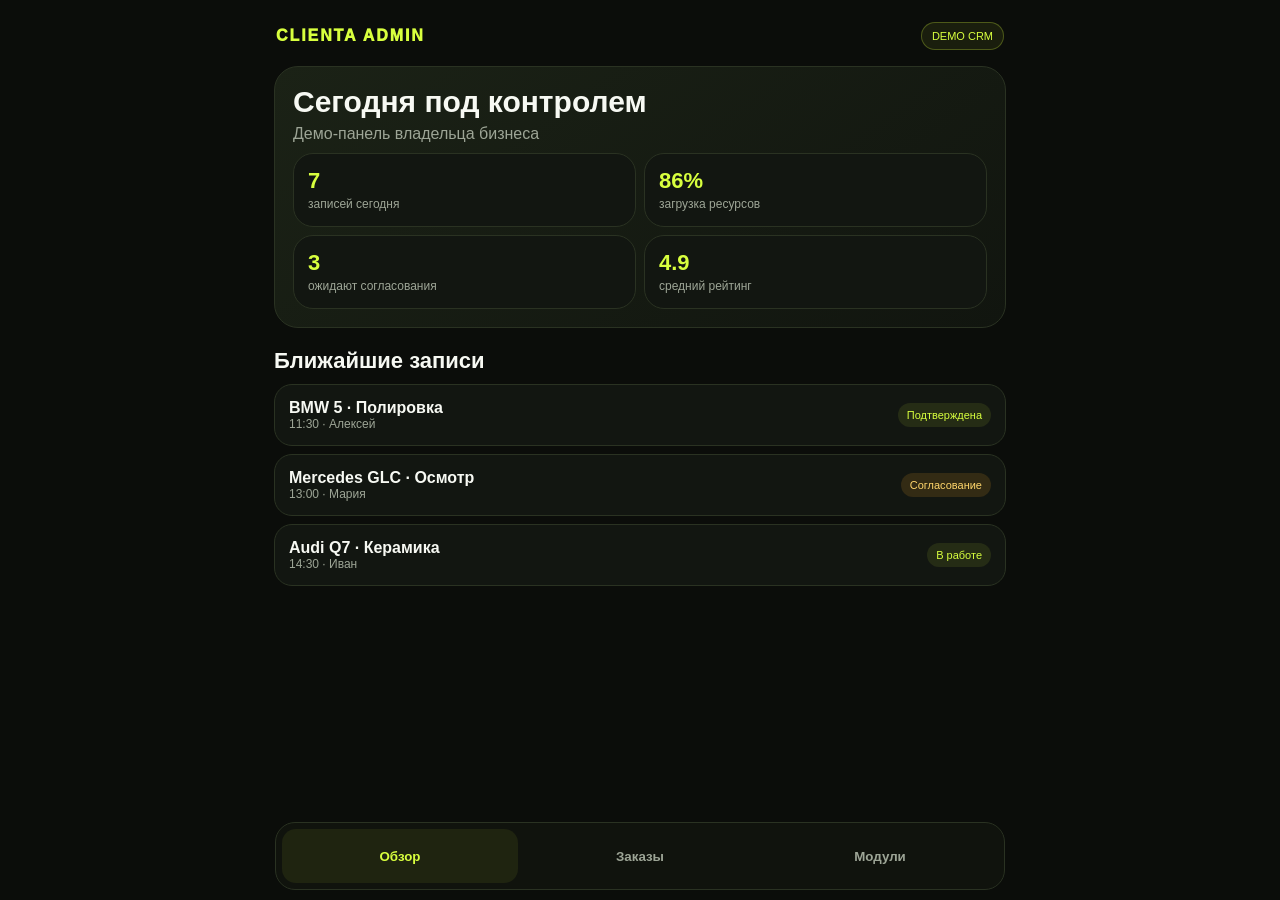
==== clienta-admin-demo/index.html @ 89868e43 "Publish CLIENTA admin demo" ====
<!doctype html><html lang="ru"><head><meta charset="utf-8"><meta name="viewport" content="width=device-width,initial-scale=1,viewport-fit=cover"><meta name="theme-color" content="#0b0d0a"><title>CLIENTA Admin Demo</title><style>:root{--a:#d8ff3e;--bg:#0b0d0a;--p:#121611;--p2:#181d16;--line:#2a3222;--text:#f7f9f3;--muted:#9da596}*{box-sizing:border-box;-webkit-tap-highlight-color:transparent}body{margin:0;background:var(--bg);color:var(--text);font-family:-apple-system,BlinkMacSystemFont,"SF Pro Display","Segoe UI",sans-serif}.wrap{max-width:760px;margin:auto;padding:14px 14px 100px}.top{display:flex;align-items:center;gap:10px;padding:8px 2px 16px}.brand{font-weight:950;letter-spacing:.12em;color:var(--a)}.pill{margin-left:auto;border:1px solid #d8ff3e44;background:#d8ff3e12;color:var(--a);border-radius:999px;padding:7px 10px;font-size:11px}.hero{padding:18px;border:1px solid var(--line);border-radius:24px;background:linear-gradient(145deg,#1b2216,#11150f)}h1{font-size:30px;margin:0 0 6px}.muted{color:var(--muted)}.kpis{display:grid;grid-template-columns:repeat(2,1fr);gap:8px;margin-top:10px}.kpi,.card{background:var(--p);border:1px solid var(--line);border-radius:20px}.kpi{padding:14px}.kpi b{display:block;color:var(--a);font-size:22px}.section{margin-top:20px}.section h2{font-size:22px;margin:0 0 10px}.lead{padding:14px;margin-bottom:8px;background:var(--p);border:1px solid var(--line);border-radius:18px}.row{display:flex;gap:10px;align-items:center}.grow{flex:1}.status{font-size:11px;padding:6px 9px;border-radius:999px;background:#d8ff3e18;color:var(--a)}.status.warn{background:#332b14;color:#ffd66b}.btn{min-height:44px;border-radius:13px;border:0;background:var(--a);color:#111;font-weight:900;padding:0 14px}.btn.secondary{background:var(--p2);color:#fff;border:1px solid var(--line)}.nav{position:fixed;left:50%;bottom:calc(10px + env(safe-area-inset-bottom));transform:translateX(-50%);width:min(calc(100% - 20px),730px);display:grid;grid-template-columns:repeat(3,1fr);gap:4px;padding:6px;background:#11150ef2;border:1px solid var(--line);border-radius:20px;backdrop-filter:blur(18px)}.nav button{min-height:54px;border:0;background:transparent;color:var(--muted);font-weight:800}.nav button.on{background:#d8ff3e12;color:var(--a);border-radius:14px}.view{display:none}.view.on{display:block}.modulegrid{display:grid;grid-template-columns:1fr 1fr;gap:8px}.module{padding:14px;background:var(--p);border:1px solid var(--line);border-radius:18px}.tiny{font-size:12px;color:var(--muted)}.toast{position:fixed;left:50%;bottom:90px;transform:translateX(-50%) translateY(15px);opacity:0;background:#fff;color:#111;border-radius:999px;padding:11px 15px;font-weight:850;transition:.2s;pointer-events:none}.toast.show{opacity:1;transform:translateX(-50%) translateY(0)}</style></head><body><main class="wrap"><header class="top"><div class="brand">CLIENTA ADMIN</div><div class="pill">DEMO CRM</div></header><section id="dashboard" class="view on"><div class="hero"><h1>Сегодня под контролем</h1><div class="muted">Демо-панель владельца бизнеса</div><div class="kpis"><div class="kpi"><b>7</b><span class="tiny">записей сегодня</span></div><div class="kpi"><b>86%</b><span class="tiny">загрузка ресурсов</span></div><div class="kpi"><b>3</b><span class="tiny">ожидают согласования</span></div><div class="kpi"><b>4.9</b><span class="tiny">средний рейтинг</span></div></div></div><div class="section"><h2>Ближайшие записи</h2><div class="lead"><div class="row"><div class="grow"><b>BMW 5 · Полировка</b><div class="tiny">11:30 · Алексей</div></div><span class="status">Подтверждена</span></div></div><div class="lead"><div class="row"><div class="grow"><b>Mercedes GLC · Осмотр</b><div class="tiny">13:00 · Мария</div></div><span class="status warn">Согласование</span></div></div><div class="lead"><div class="row"><div class="grow"><b>Audi Q7 · Керамика</b><div class="tiny">14:30 · Иван</div></div><span class="status">В работе</span></div></div></div></section><section id="orders" class="view"><div class="section"><h2>Заказы</h2><div class="lead"><b>#1042 · BMW 5 Series</b><p class="tiny">Полировка кузова · 15 000 ₽</p><div class="row"><button class="btn" onclick="toast('Статус обновлён')">В работу</button><button class="btn secondary" onclick="toast('Смета открыта')">Смета</button></div></div><div class="lead"><b>#1041 · Mercedes GLC</b><p class="tiny">Диагностика · ожидает согласования</p><div class="row"><button class="btn" onclick="toast('Клиенту отправлено')">Напомнить</button><button class="btn secondary" onclick="toast('Карточка открыта')">Карточка</button></div></div></div></section><section id="modules" class="view"><div class="section"><h2>Модули бизнеса</h2><div class="modulegrid"><div class="module"><b>CRM</b><div class="tiny">клиенты и история</div></div><div class="module"><b>Расписание</b><div class="tiny">ресурсы и слоты</div></div><div class="module"><b>Waitlist</b><div class="tiny">лист ожидания</div></div><div class="module"><b>Growth</b><div class="tiny">повторные визиты</div></div><div class="module"><b>Quality Gate</b><div class="tiny">контроль запуска</div></div><div class="module"><b>CLIENTA ID</b><div class="tiny">единый профиль</div></div></div></div></section></main><nav class="nav"><button class="on" onclick="go('dashboard',this)">Обзор</button><button onclick="go('orders',this)">Заказы</button><button onclick="go('modules',this)">Модули</button></nav><div id="toast" class="toast"></div><script>function go(id,b){document.querySelectorAll('.view').forEach(x=>x.classList.remove('on'));document.getElementById(id).classList.add('on');document.querySelectorAll('.nav button').forEach(x=>x.classList.remove('on'));b.classList.add('on');scrollTo(0,0)}function toast(t){const x=document.getElementById('toast');x.textContent=t;x.classList.add('show');setTimeout(()=>x.classList.remove('show'),1300)}</script></body></html>
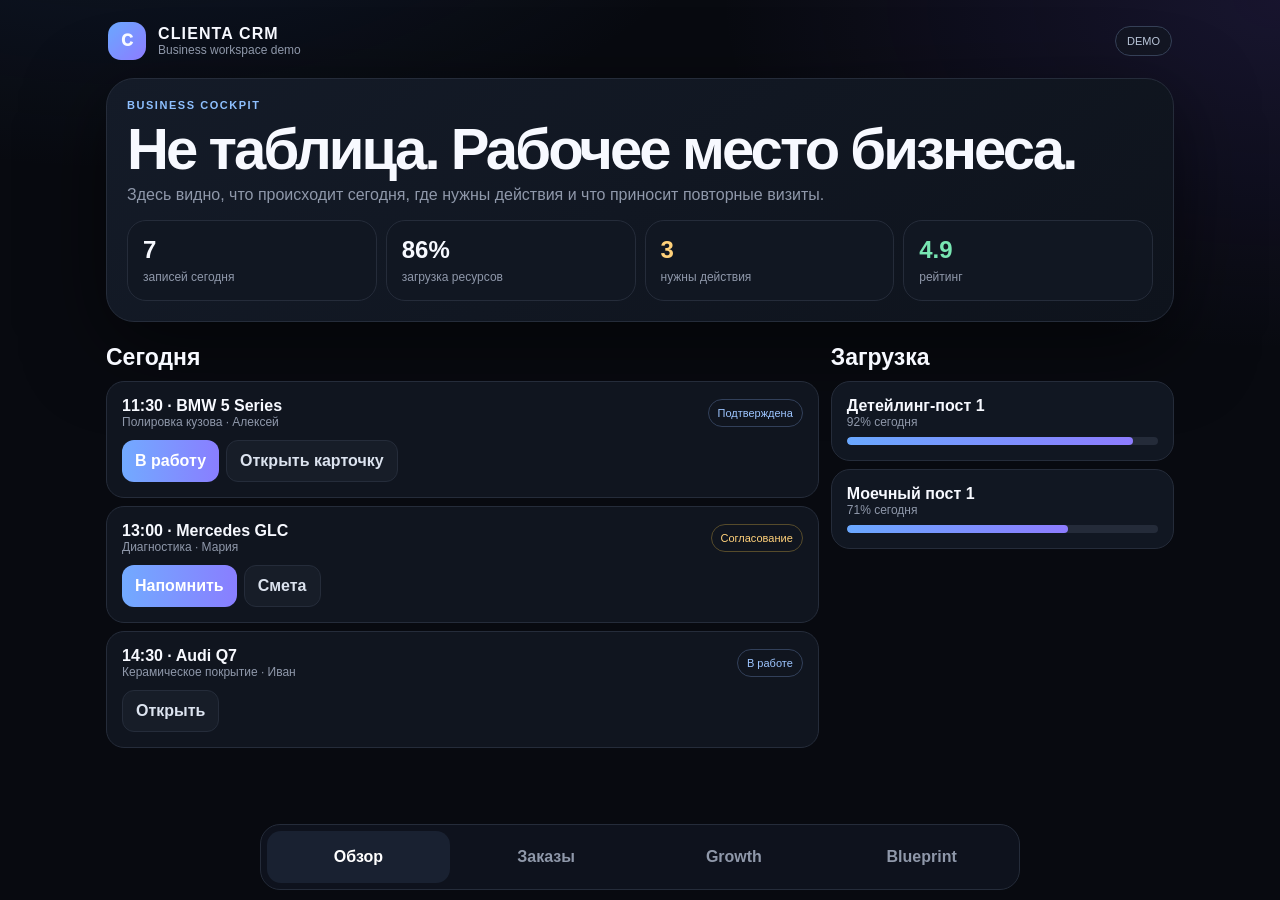
==== commit ee2a8f54: "Redesign CLIENTA CRM demo" ====
--- a/clienta-admin-demo/index.html
+++ b/clienta-admin-demo/index.html
@@ -1 +1 @@
-<!doctype html><html lang="ru"><head><meta charset="utf-8"><meta name="viewport" content="width=device-width,initial-scale=1,viewport-fit=cover"><meta name="theme-color" content="#0b0d0a"><title>CLIENTA Admin Demo</title><style>:root{--a:#d8ff3e;--bg:#0b0d0a;--p:#121611;--p2:#181d16;--line:#2a3222;--text:#f7f9f3;--muted:#9da596}*{box-sizing:border-box;-webkit-tap-highlight-color:transparent}body{margin:0;background:var(--bg);color:var(--text);font-family:-apple-system,BlinkMacSystemFont,"SF Pro Display","Segoe UI",sans-serif}.wrap{max-width:760px;margin:auto;padding:14px 14px 100px}.top{display:flex;align-items:center;gap:10px;padding:8px 2px 16px}.brand{font-weight:950;letter-spacing:.12em;color:var(--a)}.pill{margin-left:auto;border:1px solid #d8ff3e44;background:#d8ff3e12;color:var(--a);border-radius:999px;padding:7px 10px;font-size:11px}.hero{padding:18px;border:1px solid var(--line);border-radius:24px;background:linear-gradient(145deg,#1b2216,#11150f)}h1{font-size:30px;margin:0 0 6px}.muted{color:var(--muted)}.kpis{display:grid;grid-template-columns:repeat(2,1fr);gap:8px;margin-top:10px}.kpi,.card{background:var(--p);border:1px solid var(--line);border-radius:20px}.kpi{padding:14px}.kpi b{display:block;color:var(--a);font-size:22px}.section{margin-top:20px}.section h2{font-size:22px;margin:0 0 10px}.lead{padding:14px;margin-bottom:8px;background:var(--p);border:1px solid var(--line);border-radius:18px}.row{display:flex;gap:10px;align-items:center}.grow{flex:1}.status{font-size:11px;padding:6px 9px;border-radius:999px;background:#d8ff3e18;color:var(--a)}.status.warn{background:#332b14;color:#ffd66b}.btn{min-height:44px;border-radius:13px;border:0;background:var(--a);color:#111;font-weight:900;padding:0 14px}.btn.secondary{background:var(--p2);color:#fff;border:1px solid var(--line)}.nav{position:fixed;left:50%;bottom:calc(10px + env(safe-area-inset-bottom));transform:translateX(-50%);width:min(calc(100% - 20px),730px);display:grid;grid-template-columns:repeat(3,1fr);gap:4px;padding:6px;background:#11150ef2;border:1px solid var(--line);border-radius:20px;backdrop-filter:blur(18px)}.nav button{min-height:54px;border:0;background:transparent;color:var(--muted);font-weight:800}.nav button.on{background:#d8ff3e12;color:var(--a);border-radius:14px}.view{display:none}.view.on{display:block}.modulegrid{display:grid;grid-template-columns:1fr 1fr;gap:8px}.module{padding:14px;background:var(--p);border:1px solid var(--line);border-radius:18px}.tiny{font-size:12px;color:var(--muted)}.toast{position:fixed;left:50%;bottom:90px;transform:translateX(-50%) translateY(15px);opacity:0;background:#fff;color:#111;border-radius:999px;padding:11px 15px;font-weight:850;transition:.2s;pointer-events:none}.toast.show{opacity:1;transform:translateX(-50%) translateY(0)}</style></head><body><main class="wrap"><header class="top"><div class="brand">CLIENTA ADMIN</div><div class="pill">DEMO CRM</div></header><section id="dashboard" class="view on"><div class="hero"><h1>Сегодня под контролем</h1><div class="muted">Демо-панель владельца бизнеса</div><div class="kpis"><div class="kpi"><b>7</b><span class="tiny">записей сегодня</span></div><div class="kpi"><b>86%</b><span class="tiny">загрузка ресурсов</span></div><div class="kpi"><b>3</b><span class="tiny">ожидают согласования</span></div><div class="kpi"><b>4.9</b><span class="tiny">средний рейтинг</span></div></div></div><div class="section"><h2>Ближайшие записи</h2><div class="lead"><div class="row"><div class="grow"><b>BMW 5 · Полировка</b><div class="tiny">11:30 · Алексей</div></div><span class="status">Подтверждена</span></div></div><div class="lead"><div class="row"><div class="grow"><b>Mercedes GLC · Осмотр</b><div class="tiny">13:00 · Мария</div></div><span class="status warn">Согласование</span></div></div><div class="lead"><div class="row"><div class="grow"><b>Audi Q7 · Керамика</b><div class="tiny">14:30 · Иван</div></div><span class="status">В работе</span></div></div></div></section><section id="orders" class="view"><div class="section"><h2>Заказы</h2><div class="lead"><b>#1042 · BMW 5 Series</b><p class="tiny">Полировка кузова · 15 000 ₽</p><div class="row"><button class="btn" onclick="toast('Статус обновлён')">В работу</button><button class="btn secondary" onclick="toast('Смета открыта')">Смета</button></div></div><div class="lead"><b>#1041 · Mercedes GLC</b><p class="tiny">Диагностика · ожидает согласования</p><div class="row"><button class="btn" onclick="toast('Клиенту отправлено')">Напомнить</button><button class="btn secondary" onclick="toast('Карточка открыта')">Карточка</button></div></div></div></section><section id="modules" class="view"><div class="section"><h2>Модули бизнеса</h2><div class="modulegrid"><div class="module"><b>CRM</b><div class="tiny">клиенты и история</div></div><div class="module"><b>Расписание</b><div class="tiny">ресурсы и слоты</div></div><div class="module"><b>Waitlist</b><div class="tiny">лист ожидания</div></div><div class="module"><b>Growth</b><div class="tiny">повторные визиты</div></div><div class="module"><b>Quality Gate</b><div class="tiny">контроль запуска</div></div><div class="module"><b>CLIENTA ID</b><div class="tiny">единый профиль</div></div></div></div></section></main><nav class="nav"><button class="on" onclick="go('dashboard',this)">Обзор</button><button onclick="go('orders',this)">Заказы</button><button onclick="go('modules',this)">Модули</button></nav><div id="toast" class="toast"></div><script>function go(id,b){document.querySelectorAll('.view').forEach(x=>x.classList.remove('on'));document.getElementById(id).classList.add('on');document.querySelectorAll('.nav button').forEach(x=>x.classList.remove('on'));b.classList.add('on');scrollTo(0,0)}function toast(t){const x=document.getElementById('toast');x.textContent=t;x.classList.add('show');setTimeout(()=>x.classList.remove('show'),1300)}</script></body></html>+<!doctype html><html lang="ru"><head><meta charset="utf-8"><meta name="viewport" content="width=device-width,initial-scale=1,viewport-fit=cover"><meta name="theme-color" content="#080a10"><title>CLIENTA CRM Demo</title><style>:root{--bg:#080a10;--p:#0f141e;--p2:#151b27;--line:#252c3a;--text:#f7f9ff;--muted:#8f98aa;--blue:#6aa8ff;--violet:#8d7cff;--good:#78e6b2;--warn:#ffd17a}*{box-sizing:border-box;-webkit-tap-highlight-color:transparent}html{background:var(--bg)}body{margin:0;color:var(--text);font-family:-apple-system,BlinkMacSystemFont,"SF Pro Display","Inter","Segoe UI",sans-serif;background:radial-gradient(900px 500px at 10% -180px,#2e579733,transparent 70%),radial-gradient(800px 500px at 100% 0,#654ac72a,transparent 70%),var(--bg)}button{font:inherit}.wrap{max-width:1100px;margin:auto;padding:16px 16px calc(110px + env(safe-area-inset-bottom))}.top{display:flex;align-items:center;gap:12px;padding:6px 2px 18px}.logo{width:38px;height:38px;border-radius:13px;background:linear-gradient(135deg,var(--blue),var(--violet));display:grid;place-items:center;font-weight:950}.brand{font-weight:900;letter-spacing:.07em}.live{margin-left:auto;padding:8px 11px;border:1px solid #354057;border-radius:999px;color:#b9c5d8;font-size:11px;background:#121722bb}.view{display:none}.view.on{display:block}.hero{padding:20px;border:1px solid var(--line);border-radius:28px;background:linear-gradient(145deg,#141b28,#0e131c);box-shadow:0 24px 80px #0008}.eyebrow{font-size:11px;font-weight:900;letter-spacing:.14em;color:#8ec0ff}.hero h1{font-size:clamp(34px,6vw,58px);line-height:.95;letter-spacing:-.05em;margin:10px 0}.muted,.tiny{color:var(--muted)}.tiny{font-size:12px}.kpis{display:grid;grid-template-columns:repeat(4,1fr);gap:9px;margin-top:16px}.kpi,.card{background:#111722;border:1px solid var(--line);border-radius:19px}.kpi{padding:15px}.kpi b{display:block;font-size:24px;margin-bottom:3px}.good{color:var(--good)}.warn{color:var(--warn)}.section{margin-top:22px}.section h2{font-size:23px;margin:0 0 10px}.split{display:grid;grid-template-columns:1.35fr .65fr;gap:12px}.order{padding:15px;border:1px solid var(--line);background:#10151f;border-radius:18px;margin-bottom:8px}.row{display:flex;align-items:center;gap:10px}.grow{flex:1}.status{font-size:11px;border:1px solid #32405a;border-radius:999px;padding:7px 9px;color:#9dc5ff}.status.warning{border-color:#564b2b;color:#ffd17a}.actions{display:flex;gap:7px;margin-top:11px}.btn{min-height:42px;border:0;border-radius:12px;padding:0 13px;font-weight:850;background:linear-gradient(90deg,#72aaff,#897eff);color:white}.btn.secondary{background:#171d28;border:1px solid var(--line);color:#dce3ef}.module{padding:14px;border:1px solid #293142;border-radius:16px;background:#131923;margin-bottom:8px}.progress{height:8px;border-radius:99px;background:#242b39;overflow:hidden;margin-top:8px}.progress span{display:block;height:100%;border-radius:99px;background:linear-gradient(90deg,#6aa8ff,#8d7cff)}.nav{position:fixed;left:50%;bottom:calc(10px + env(safe-area-inset-bottom));transform:translateX(-50%);width:min(calc(100% - 20px),760px);display:grid;grid-template-columns:repeat(4,1fr);gap:5px;padding:6px;background:#0f141eee;border:1px solid var(--line);border-radius:20px;backdrop-filter:blur(20px);z-index:40}.nav button{min-height:52px;border:0;border-radius:14px;background:transparent;color:#8f98aa;font-weight:800}.nav button.on{background:#192131;color:white}.sheet{position:fixed;inset:0;background:#05070acc;backdrop-filter:blur(10px);z-index:60;display:none;align-items:flex-end;justify-content:center}.sheet.on{display:flex}.panel{width:min(100%,640px);background:#0c1018;border:1px solid var(--line);border-radius:28px 28px 0 0;padding:18px 16px calc(28px + env(safe-area-inset-bottom));box-shadow:0 -30px 80px #0009}.handle{width:44px;height:5px;border-radius:99px;background:#2c3442;margin:0 auto 16px}.fieldrow{padding:12px 0;border-bottom:1px solid #232a37}.fieldrow:last-child{border:0}.toast{position:fixed;left:50%;bottom:90px;transform:translateX(-50%) translateY(12px);opacity:0;background:#f8fbff;color:#11151c;padding:11px 15px;border-radius:999px;font-weight:850;transition:.2s;z-index:80}.toast.on{opacity:1;transform:translateX(-50%) translateY(0)}.backlink{border:1px solid var(--line);background:#111620;color:#dce5f2;border-radius:12px;padding:9px 11px;font-weight:800;text-decoration:none;font-size:12px}@media(max-width:760px){.kpis{grid-template-columns:1fr 1fr}.split{grid-template-columns:1fr}.wrap{padding-left:13px;padding-right:13px}.hero h1{font-size:42px}}@media(max-width:390px){.hero h1{font-size:36px}.actions{flex-direction:column}.btn{width:100%}}</style></head><body><main class="wrap"><header class="top"><div class="logo">C</div><div><div class="brand">CLIENTA CRM</div><div class="tiny">Business workspace demo</div></div><div class="live">DEMO</div></header><section id="overview" class="view on"><div class="hero"><div class="eyebrow">BUSINESS COCKPIT</div><h1>Не таблица. Рабочее место бизнеса.</h1><div class="muted">Здесь видно, что происходит сегодня, где нужны действия и что приносит повторные визиты.</div><div class="kpis"><div class="kpi"><b>7</b><span class="tiny">записей сегодня</span></div><div class="kpi"><b>86%</b><span class="tiny">загрузка ресурсов</span></div><div class="kpi"><b class="warn">3</b><span class="tiny">нужны действия</span></div><div class="kpi"><b class="good">4.9</b><span class="tiny">рейтинг</span></div></div></div><div class="section split"><div><h2>Сегодня</h2><div class="order"><div class="row"><div class="grow"><b>11:30 · BMW 5 Series</b><div class="tiny">Полировка кузова · Алексей</div></div><span class="status">Подтверждена</span></div><div class="actions"><button class="btn" onclick="toast('Заказ переведён в работу')">В работу</button><button class="btn secondary" onclick="openCard('BMW 5 Series','Полировка кузова','15 000 ₽','Подтверждена')">Открыть карточку</button></div></div><div class="order"><div class="row"><div class="grow"><b>13:00 · Mercedes GLC</b><div class="tiny">Диагностика · Мария</div></div><span class="status warning">Согласование</span></div><div class="actions"><button class="btn" onclick="toast('Напоминание клиенту отправлено')">Напомнить</button><button class="btn secondary" onclick="openCard('Mercedes GLC','Диагностика','8 500 ₽','Ожидает согласование')">Смета</button></div></div><div class="order"><div class="row"><div class="grow"><b>14:30 · Audi Q7</b><div class="tiny">Керамическое покрытие · Иван</div></div><span class="status">В работе</span></div><div class="actions"><button class="btn secondary" onclick="openCard('Audi Q7','Керамика','12 000 ₽','В работе')">Открыть</button></div></div></div><aside><h2>Загрузка</h2><div class="card" style="padding:15px;margin-bottom:8px"><b>Детейлинг-пост 1</b><div class="tiny">92% сегодня</div><div class="progress"><span style="width:92%"></span></div></div><div class="card" style="padding:15px"><b>Моечный пост 1</b><div class="tiny">71% сегодня</div><div class="progress"><span style="width:71%"></span></div></div></aside></div></section><section id="orders" class="view"><div class="section"><h2>Заказы</h2><p class="muted">Демо: нажимай карточки и кнопки — это имитация рабочего сценария.</p><div class="order" onclick="openCard('BMW 5 Series','#1042 · Полировка кузова','15 000 ₽','Подтверждена')"><div class="row"><div class="grow"><b>#1042 · BMW 5 Series</b><div class="tiny">Полировка кузова · сегодня 11:30</div></div><span class="status">15 000 ₽</span></div></div><div class="order" onclick="openCard('Mercedes GLC','#1041 · Диагностика','8 500 ₽','Ожидает согласование')"><div class="row"><div class="grow"><b>#1041 · Mercedes GLC</b><div class="tiny">Диагностика · сегодня 13:00</div></div><span class="status warning">Смета</span></div></div><div class="order" onclick="openCard('Audi Q7','#1040 · Керамика','12 000 ₽','В работе')"><div class="row"><div class="grow"><b>#1040 · Audi Q7</b><div class="tiny">Керамическое покрытие · сегодня 14:30</div></div><span class="status">В работе</span></div></div></div></section><section id="growth" class="view"><div class="section"><h2>Growth Engine</h2><p class="muted">Повторные визиты и клиентская база, а не просто одноразовая запись.</p><div class="card" style="padding:16px;margin-bottom:9px"><div class="row"><div class="grow"><b>Клиенты для повторного визита</b><div class="tiny">31 клиент подходит под сценарий возврата</div></div><b class="good">31</b></div></div><div class="card" style="padding:16px;margin-bottom:9px"><b>BMW 5 Series · Алексей</b><p class="tiny">Прошло 92 дня после полировки. Рекомендуемый повторный визит — уход за покрытием.</p><button class="btn" onclick="toast('Демо-кампания создана')">Создать предложение</button></div><div class="card" style="padding:16px"><b>Mercedes GLC · Мария</b><p class="tiny">Есть отложенная рекомендация после диагностики.</p><button class="btn secondary" onclick="toast('Клиент добавлен в кампанию')">Добавить в кампанию</button></div></div></section><section id="modules" class="view"><div class="section"><h2>Business Blueprint</h2><p class="muted">Что собирается под сервисный бизнес.</p><div class="split"><div><div class="module"><b>Онлайн-запись</b><div class="tiny">реальные слоты, длительность, ресурсы</div></div><div class="module"><b>CRM и заказы</b><div class="tiny">история клиента, статусы, карточка работ</div></div><div class="module"><b>Сметы и согласования</b><div class="tiny">клиент подтверждает работы без звонка</div></div><div class="module"><b>Waitlist</b><div class="tiny">заполнение освободившихся окон</div></div></div><div><div class="module"><b>CLIENTA ID</b><div class="tiny">единый профиль клиента</div></div><div class="module"><b>Growth Engine</b><div class="tiny">повторные визиты и возврат базы</div></div><div class="module"><b>Quality Gate</b><div class="tiny">контроль готовности бизнеса к запуску</div></div><a class="backlink" href="https://clienta-demo.onrender.com">← Вернуться в главное демо</a></div></div></div></section></main><nav class="nav"><button class="on" onclick="go('overview',this)">Обзор</button><button onclick="go('orders',this)">Заказы</button><button onclick="go('growth',this)">Growth</button><button onclick="go('modules',this)">Blueprint</button></nav><div id="sheet" class="sheet"><div class="panel"><div class="handle"></div><div class="row"><div class="grow"><div class="eyebrow">ORDER CARD</div><h2 id="ct" style="margin:6px 0">Заказ</h2></div><button class="btn secondary" onclick="closeCard()">Закрыть</button></div><div class="fieldrow"><div class="tiny">Услуга</div><b id="cs"></b></div><div class="fieldrow"><div class="tiny">Сумма</div><b id="cp"></b></div><div class="fieldrow"><div class="tiny">Статус</div><b id="cst"></b></div><div class="actions"><button class="btn" onclick="toast('Статус обновлён');closeCard()">Следующий статус</button><button class="btn secondary" onclick="toast('Демо-смета открыта')">Открыть смету</button></div></div></div><div id="toast" class="toast"></div><script>function go(id,b){document.querySelectorAll('.view').forEach(x=>x.classList.remove('on'));document.getElementById(id).classList.add('on');document.querySelectorAll('.nav button').forEach(x=>x.classList.remove('on'));b.classList.add('on');scrollTo(0,0)}function toast(t){const x=document.getElementById('toast');x.textContent=t;x.classList.add('on');setTimeout(()=>x.classList.remove('on'),1400)}function openCard(t,s,p,st){document.getElementById('ct').textContent=t;document.getElementById('cs').textContent=s;document.getElementById('cp').textContent=p;document.getElementById('cst').textContent=st;document.getElementById('sheet').classList.add('on')}function closeCard(){document.getElementById('sheet').classList.remove('on')}</script></body></html>
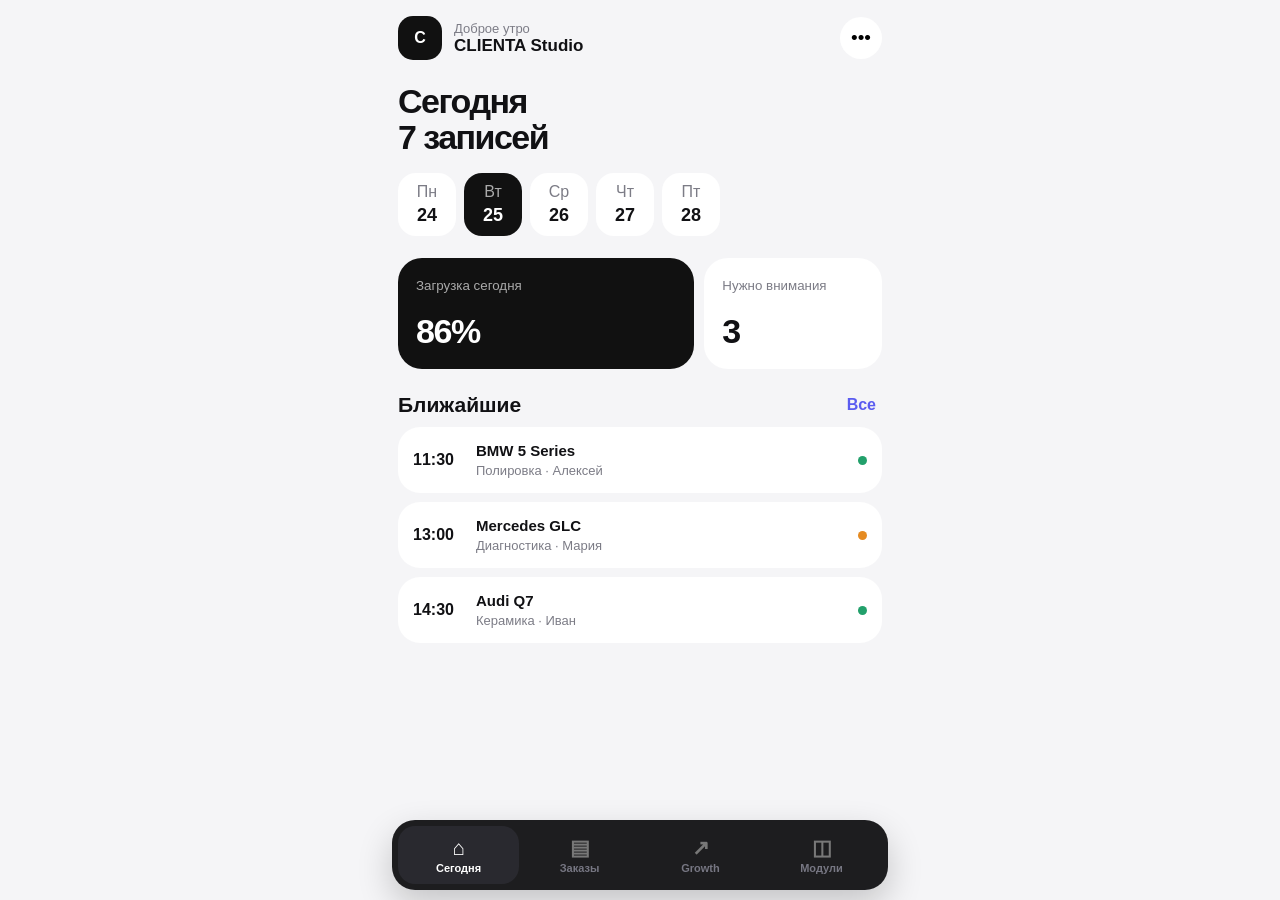
==== commit 1d776535: "Rebuild CLIENTA CRM as native mobile app demo" ====
--- a/clienta-admin-demo/index.html
+++ b/clienta-admin-demo/index.html
@@ -1 +1 @@
-<!doctype html><html lang="ru"><head><meta charset="utf-8"><meta name="viewport" content="width=device-width,initial-scale=1,viewport-fit=cover"><meta name="theme-color" content="#080a10"><title>CLIENTA CRM Demo</title><style>:root{--bg:#080a10;--p:#0f141e;--p2:#151b27;--line:#252c3a;--text:#f7f9ff;--muted:#8f98aa;--blue:#6aa8ff;--violet:#8d7cff;--good:#78e6b2;--warn:#ffd17a}*{box-sizing:border-box;-webkit-tap-highlight-color:transparent}html{background:var(--bg)}body{margin:0;color:var(--text);font-family:-apple-system,BlinkMacSystemFont,"SF Pro Display","Inter","Segoe UI",sans-serif;background:radial-gradient(900px 500px at 10% -180px,#2e579733,transparent 70%),radial-gradient(800px 500px at 100% 0,#654ac72a,transparent 70%),var(--bg)}button{font:inherit}.wrap{max-width:1100px;margin:auto;padding:16px 16px calc(110px + env(safe-area-inset-bottom))}.top{display:flex;align-items:center;gap:12px;padding:6px 2px 18px}.logo{width:38px;height:38px;border-radius:13px;background:linear-gradient(135deg,var(--blue),var(--violet));display:grid;place-items:center;font-weight:950}.brand{font-weight:900;letter-spacing:.07em}.live{margin-left:auto;padding:8px 11px;border:1px solid #354057;border-radius:999px;color:#b9c5d8;font-size:11px;background:#121722bb}.view{display:none}.view.on{display:block}.hero{padding:20px;border:1px solid var(--line);border-radius:28px;background:linear-gradient(145deg,#141b28,#0e131c);box-shadow:0 24px 80px #0008}.eyebrow{font-size:11px;font-weight:900;letter-spacing:.14em;color:#8ec0ff}.hero h1{font-size:clamp(34px,6vw,58px);line-height:.95;letter-spacing:-.05em;margin:10px 0}.muted,.tiny{color:var(--muted)}.tiny{font-size:12px}.kpis{display:grid;grid-template-columns:repeat(4,1fr);gap:9px;margin-top:16px}.kpi,.card{background:#111722;border:1px solid var(--line);border-radius:19px}.kpi{padding:15px}.kpi b{display:block;font-size:24px;margin-bottom:3px}.good{color:var(--good)}.warn{color:var(--warn)}.section{margin-top:22px}.section h2{font-size:23px;margin:0 0 10px}.split{display:grid;grid-template-columns:1.35fr .65fr;gap:12px}.order{padding:15px;border:1px solid var(--line);background:#10151f;border-radius:18px;margin-bottom:8px}.row{display:flex;align-items:center;gap:10px}.grow{flex:1}.status{font-size:11px;border:1px solid #32405a;border-radius:999px;padding:7px 9px;color:#9dc5ff}.status.warning{border-color:#564b2b;color:#ffd17a}.actions{display:flex;gap:7px;margin-top:11px}.btn{min-height:42px;border:0;border-radius:12px;padding:0 13px;font-weight:850;background:linear-gradient(90deg,#72aaff,#897eff);color:white}.btn.secondary{background:#171d28;border:1px solid var(--line);color:#dce3ef}.module{padding:14px;border:1px solid #293142;border-radius:16px;background:#131923;margin-bottom:8px}.progress{height:8px;border-radius:99px;background:#242b39;overflow:hidden;margin-top:8px}.progress span{display:block;height:100%;border-radius:99px;background:linear-gradient(90deg,#6aa8ff,#8d7cff)}.nav{position:fixed;left:50%;bottom:calc(10px + env(safe-area-inset-bottom));transform:translateX(-50%);width:min(calc(100% - 20px),760px);display:grid;grid-template-columns:repeat(4,1fr);gap:5px;padding:6px;background:#0f141eee;border:1px solid var(--line);border-radius:20px;backdrop-filter:blur(20px);z-index:40}.nav button{min-height:52px;border:0;border-radius:14px;background:transparent;color:#8f98aa;font-weight:800}.nav button.on{background:#192131;color:white}.sheet{position:fixed;inset:0;background:#05070acc;backdrop-filter:blur(10px);z-index:60;display:none;align-items:flex-end;justify-content:center}.sheet.on{display:flex}.panel{width:min(100%,640px);background:#0c1018;border:1px solid var(--line);border-radius:28px 28px 0 0;padding:18px 16px calc(28px + env(safe-area-inset-bottom));box-shadow:0 -30px 80px #0009}.handle{width:44px;height:5px;border-radius:99px;background:#2c3442;margin:0 auto 16px}.fieldrow{padding:12px 0;border-bottom:1px solid #232a37}.fieldrow:last-child{border:0}.toast{position:fixed;left:50%;bottom:90px;transform:translateX(-50%) translateY(12px);opacity:0;background:#f8fbff;color:#11151c;padding:11px 15px;border-radius:999px;font-weight:850;transition:.2s;z-index:80}.toast.on{opacity:1;transform:translateX(-50%) translateY(0)}.backlink{border:1px solid var(--line);background:#111620;color:#dce5f2;border-radius:12px;padding:9px 11px;font-weight:800;text-decoration:none;font-size:12px}@media(max-width:760px){.kpis{grid-template-columns:1fr 1fr}.split{grid-template-columns:1fr}.wrap{padding-left:13px;padding-right:13px}.hero h1{font-size:42px}}@media(max-width:390px){.hero h1{font-size:36px}.actions{flex-direction:column}.btn{width:100%}}</style></head><body><main class="wrap"><header class="top"><div class="logo">C</div><div><div class="brand">CLIENTA CRM</div><div class="tiny">Business workspace demo</div></div><div class="live">DEMO</div></header><section id="overview" class="view on"><div class="hero"><div class="eyebrow">BUSINESS COCKPIT</div><h1>Не таблица. Рабочее место бизнеса.</h1><div class="muted">Здесь видно, что происходит сегодня, где нужны действия и что приносит повторные визиты.</div><div class="kpis"><div class="kpi"><b>7</b><span class="tiny">записей сегодня</span></div><div class="kpi"><b>86%</b><span class="tiny">загрузка ресурсов</span></div><div class="kpi"><b class="warn">3</b><span class="tiny">нужны действия</span></div><div class="kpi"><b class="good">4.9</b><span class="tiny">рейтинг</span></div></div></div><div class="section split"><div><h2>Сегодня</h2><div class="order"><div class="row"><div class="grow"><b>11:30 · BMW 5 Series</b><div class="tiny">Полировка кузова · Алексей</div></div><span class="status">Подтверждена</span></div><div class="actions"><button class="btn" onclick="toast('Заказ переведён в работу')">В работу</button><button class="btn secondary" onclick="openCard('BMW 5 Series','Полировка кузова','15 000 ₽','Подтверждена')">Открыть карточку</button></div></div><div class="order"><div class="row"><div class="grow"><b>13:00 · Mercedes GLC</b><div class="tiny">Диагностика · Мария</div></div><span class="status warning">Согласование</span></div><div class="actions"><button class="btn" onclick="toast('Напоминание клиенту отправлено')">Напомнить</button><button class="btn secondary" onclick="openCard('Mercedes GLC','Диагностика','8 500 ₽','Ожидает согласование')">Смета</button></div></div><div class="order"><div class="row"><div class="grow"><b>14:30 · Audi Q7</b><div class="tiny">Керамическое покрытие · Иван</div></div><span class="status">В работе</span></div><div class="actions"><button class="btn secondary" onclick="openCard('Audi Q7','Керамика','12 000 ₽','В работе')">Открыть</button></div></div></div><aside><h2>Загрузка</h2><div class="card" style="padding:15px;margin-bottom:8px"><b>Детейлинг-пост 1</b><div class="tiny">92% сегодня</div><div class="progress"><span style="width:92%"></span></div></div><div class="card" style="padding:15px"><b>Моечный пост 1</b><div class="tiny">71% сегодня</div><div class="progress"><span style="width:71%"></span></div></div></aside></div></section><section id="orders" class="view"><div class="section"><h2>Заказы</h2><p class="muted">Демо: нажимай карточки и кнопки — это имитация рабочего сценария.</p><div class="order" onclick="openCard('BMW 5 Series','#1042 · Полировка кузова','15 000 ₽','Подтверждена')"><div class="row"><div class="grow"><b>#1042 · BMW 5 Series</b><div class="tiny">Полировка кузова · сегодня 11:30</div></div><span class="status">15 000 ₽</span></div></div><div class="order" onclick="openCard('Mercedes GLC','#1041 · Диагностика','8 500 ₽','Ожидает согласование')"><div class="row"><div class="grow"><b>#1041 · Mercedes GLC</b><div class="tiny">Диагностика · сегодня 13:00</div></div><span class="status warning">Смета</span></div></div><div class="order" onclick="openCard('Audi Q7','#1040 · Керамика','12 000 ₽','В работе')"><div class="row"><div class="grow"><b>#1040 · Audi Q7</b><div class="tiny">Керамическое покрытие · сегодня 14:30</div></div><span class="status">В работе</span></div></div></div></section><section id="growth" class="view"><div class="section"><h2>Growth Engine</h2><p class="muted">Повторные визиты и клиентская база, а не просто одноразовая запись.</p><div class="card" style="padding:16px;margin-bottom:9px"><div class="row"><div class="grow"><b>Клиенты для повторного визита</b><div class="tiny">31 клиент подходит под сценарий возврата</div></div><b class="good">31</b></div></div><div class="card" style="padding:16px;margin-bottom:9px"><b>BMW 5 Series · Алексей</b><p class="tiny">Прошло 92 дня после полировки. Рекомендуемый повторный визит — уход за покрытием.</p><button class="btn" onclick="toast('Демо-кампания создана')">Создать предложение</button></div><div class="card" style="padding:16px"><b>Mercedes GLC · Мария</b><p class="tiny">Есть отложенная рекомендация после диагностики.</p><button class="btn secondary" onclick="toast('Клиент добавлен в кампанию')">Добавить в кампанию</button></div></div></section><section id="modules" class="view"><div class="section"><h2>Business Blueprint</h2><p class="muted">Что собирается под сервисный бизнес.</p><div class="split"><div><div class="module"><b>Онлайн-запись</b><div class="tiny">реальные слоты, длительность, ресурсы</div></div><div class="module"><b>CRM и заказы</b><div class="tiny">история клиента, статусы, карточка работ</div></div><div class="module"><b>Сметы и согласования</b><div class="tiny">клиент подтверждает работы без звонка</div></div><div class="module"><b>Waitlist</b><div class="tiny">заполнение освободившихся окон</div></div></div><div><div class="module"><b>CLIENTA ID</b><div class="tiny">единый профиль клиента</div></div><div class="module"><b>Growth Engine</b><div class="tiny">повторные визиты и возврат базы</div></div><div class="module"><b>Quality Gate</b><div class="tiny">контроль готовности бизнеса к запуску</div></div><a class="backlink" href="https://clienta-demo.onrender.com">← Вернуться в главное демо</a></div></div></div></section></main><nav class="nav"><button class="on" onclick="go('overview',this)">Обзор</button><button onclick="go('orders',this)">Заказы</button><button onclick="go('growth',this)">Growth</button><button onclick="go('modules',this)">Blueprint</button></nav><div id="sheet" class="sheet"><div class="panel"><div class="handle"></div><div class="row"><div class="grow"><div class="eyebrow">ORDER CARD</div><h2 id="ct" style="margin:6px 0">Заказ</h2></div><button class="btn secondary" onclick="closeCard()">Закрыть</button></div><div class="fieldrow"><div class="tiny">Услуга</div><b id="cs"></b></div><div class="fieldrow"><div class="tiny">Сумма</div><b id="cp"></b></div><div class="fieldrow"><div class="tiny">Статус</div><b id="cst"></b></div><div class="actions"><button class="btn" onclick="toast('Статус обновлён');closeCard()">Следующий статус</button><button class="btn secondary" onclick="toast('Демо-смета открыта')">Открыть смету</button></div></div></div><div id="toast" class="toast"></div><script>function go(id,b){document.querySelectorAll('.view').forEach(x=>x.classList.remove('on'));document.getElementById(id).classList.add('on');document.querySelectorAll('.nav button').forEach(x=>x.classList.remove('on'));b.classList.add('on');scrollTo(0,0)}function toast(t){const x=document.getElementById('toast');x.textContent=t;x.classList.add('on');setTimeout(()=>x.classList.remove('on'),1400)}function openCard(t,s,p,st){document.getElementById('ct').textContent=t;document.getElementById('cs').textContent=s;document.getElementById('cp').textContent=p;document.getElementById('cst').textContent=st;document.getElementById('sheet').classList.add('on')}function closeCard(){document.getElementById('sheet').classList.remove('on')}</script></body></html>+<!doctype html><html lang="ru"><head><meta charset="utf-8"><meta name="viewport" content="width=device-width,initial-scale=1,viewport-fit=cover,user-scalable=no"><meta name="theme-color" content="#f5f5f7"><title>CLIENTA</title><style>:root{--bg:#f5f5f7;--card:#fff;--text:#111114;--muted:#7c7c86;--line:#e8e8ed;--accent:#5b5cf0;--soft:#eeeeff;--green:#22a06b;--orange:#e58b22}*{box-sizing:border-box;-webkit-tap-highlight-color:transparent}html,body{margin:0;min-height:100%;background:var(--bg);color:var(--text);font-family:-apple-system,BlinkMacSystemFont,"SF Pro Text","Inter",sans-serif}button{font:inherit}.app{max-width:520px;margin:auto;padding:calc(16px + env(safe-area-inset-top)) 18px calc(96px + env(safe-area-inset-bottom))}.header{display:flex;align-items:center;margin-bottom:24px}.avatar{width:44px;height:44px;border-radius:15px;background:#111;color:white;display:grid;place-items:center;font-weight:800}.hello{margin-left:12px}.hello small{display:block;color:var(--muted);font-size:13px}.hello b{font-size:17px}.icon{margin-left:auto;width:42px;height:42px;border:0;border-radius:50%;background:white;font-size:19px}.title{font-size:34px;line-height:1.05;letter-spacing:-.045em;margin:0 0 18px}.date{display:flex;gap:8px;overflow:auto;margin:0 -18px 22px;padding:0 18px;scrollbar-width:none}.day{min-width:58px;padding:10px 7px;border:0;border-radius:18px;background:white;text-align:center;color:var(--muted)}.day b{display:block;font-size:18px;color:var(--text);margin-top:4px}.day.on{background:#111;color:#aaa}.day.on b{color:white}.stats{display:grid;grid-template-columns:1.25fr .75fr;gap:10px;margin-bottom:24px}.stat{background:var(--card);border-radius:24px;padding:18px}.stat.primary{background:#111;color:white}.stat small{color:var(--muted)}.stat.primary small{color:#aaa}.big{font-size:34px;font-weight:800;letter-spacing:-.04em;margin-top:18px}.sectionHead{display:flex;align-items:center;margin:0 0 10px}.sectionHead h2{font-size:21px;margin:0}.sectionHead button{margin-left:auto;border:0;background:none;color:var(--accent);font-weight:700}.visit{background:white;border-radius:22px;padding:15px;margin-bottom:9px;display:flex;gap:13px;align-items:center}.time{width:50px;font-weight:800;font-size:16px}.info{flex:1;min-width:0}.info b{display:block;font-size:15px;white-space:nowrap;overflow:hidden;text-overflow:ellipsis}.info span{display:block;color:var(--muted);font-size:13px;margin-top:4px}.badge{width:9px;height:9px;border-radius:50%;background:var(--green)}.badge.wait{background:var(--orange)}.view{display:none}.view.on{display:block}.search{width:100%;border:0;background:white;border-radius:16px;padding:14px 15px;font-size:16px;margin-bottom:12px;outline:none}.order{background:white;border-radius:20px;padding:16px;margin-bottom:9px}.orderTop{display:flex;justify-content:space-between;gap:10px}.order p{color:var(--muted);font-size:13px;margin:7px 0 13px}.price{font-weight:800}.action{border:0;border-radius:13px;background:#111;color:white;padding:10px 13px;font-weight:700}.action.alt{background:var(--soft);color:var(--accent)}.growth{background:linear-gradient(145deg,#5b5cf0,#8585ff);color:white;border-radius:26px;padding:20px;margin-bottom:12px}.growth .big{font-size:42px}.growth small{color:#ddddff}.moduleGrid{display:grid;grid-template-columns:1fr 1fr;gap:9px}.module{background:white;border-radius:20px;padding:17px;min-height:112px}.module i{font-style:normal;font-size:23px}.module b{display:block;margin-top:15px}.module span{color:var(--muted);font-size:12px}.nav{position:fixed;left:50%;bottom:calc(10px + env(safe-area-inset-bottom));transform:translateX(-50%);width:min(calc(100% - 24px),496px);height:70px;background:#111114f2;border-radius:23px;display:grid;grid-template-columns:repeat(4,1fr);padding:6px;z-index:30;box-shadow:0 14px 35px #0003}.nav button{border:0;background:transparent;color:#777783;border-radius:17px;font-size:11px;font-weight:700}.nav button span{display:block;font-size:21px;margin-bottom:2px;filter:grayscale(1)}.nav button.on{background:#29292f;color:white}.sheet{position:fixed;inset:0;background:#0006;display:none;align-items:flex-end;z-index:50}.sheet.on{display:flex}.panel{width:min(100%,520px);margin:auto;background:#f5f5f7;border-radius:30px 30px 0 0;padding:12px 18px calc(28px + env(safe-area-inset-bottom))}.handle{width:40px;height:5px;background:#d2d2d7;border-radius:9px;margin:0 auto 20px}.panel h2{font-size:26px;margin:0 0 16px}.field{background:white;border-radius:17px;padding:14px;margin-bottom:8px}.field small{display:block;color:var(--muted);margin-bottom:4px}.toast{position:fixed;top:calc(14px + env(safe-area-inset-top));left:50%;transform:translate(-50%,-20px);opacity:0;background:#111;color:white;padding:11px 16px;border-radius:99px;font-size:13px;font-weight:700;transition:.2s;z-index:80}.toast.on{opacity:1;transform:translate(-50%,0)}</style></head><body><main class="app"><section id="home" class="view on"><header class="header"><div class="avatar">C</div><div class="hello"><small>Доброе утро</small><b>CLIENTA Studio</b></div><button class="icon">•••</button></header><h1 class="title">Сегодня<br>7 записей</h1><div class="date"><button class="day"><span>Пн</span><b>24</b></button><button class="day on"><span>Вт</span><b>25</b></button><button class="day"><span>Ср</span><b>26</b></button><button class="day"><span>Чт</span><b>27</b></button><button class="day"><span>Пт</span><b>28</b></button></div><div class="stats"><div class="stat primary"><small>Загрузка сегодня</small><div class="big">86%</div></div><div class="stat"><small>Нужно внимания</small><div class="big">3</div></div></div><div class="sectionHead"><h2>Ближайшие</h2><button onclick="go('orders',document.querySelectorAll('.nav button')[1])">Все</button></div><div class="visit" onclick="card('BMW 5 Series','Полировка кузова','11:30','15 000 ₽')"><div class="time">11:30</div><div class="info"><b>BMW 5 Series</b><span>Полировка · Алексей</span></div><i class="badge"></i></div><div class="visit" onclick="card('Mercedes GLC','Диагностика','13:00','8 500 ₽')"><div class="time">13:00</div><div class="info"><b>Mercedes GLC</b><span>Диагностика · Мария</span></div><i class="badge wait"></i></div><div class="visit" onclick="card('Audi Q7','Керамическое покрытие','14:30','12 000 ₽')"><div class="time">14:30</div><div class="info"><b>Audi Q7</b><span>Керамика · Иван</span></div><i class="badge"></i></div></section><section id="orders" class="view"><header class="header"><div class="hello" style="margin:0"><small>Работа</small><b>Заказы</b></div></header><h1 class="title">Все заказы</h1><input class="search" placeholder="Поиск клиента или авто"><div class="order"><div class="orderTop"><b>#1042 · BMW 5</b><span class="price">15 000 ₽</span></div><p>Полировка кузова · сегодня, 11:30</p><button class="action" onclick="toast('Заказ переведён в работу')">В работу</button> <button class="action alt" onclick="card('BMW 5 Series','Полировка кузова','11:30','15 000 ₽')">Карточка</button></div><div class="order"><div class="orderTop"><b>#1041 · Mercedes GLC</b><span class="price">8 500 ₽</span></div><p>Диагностика · ждём согласование</p><button class="action" onclick="toast('Напоминание отправлено')">Напомнить</button> <button class="action alt" onclick="card('Mercedes GLC','Диагностика','13:00','8 500 ₽')">Смета</button></div></section><section id="growth" class="view"><header class="header"><div class="hello" style="margin:0"><small>Автоматизация</small><b>Growth</b></div></header><h1 class="title">Возвращай<br>клиентов</h1><div class="growth"><small>Готовы к повторному визиту</small><div class="big">31</div><p>CLIENTA нашла клиентов, которым пора предложить следующую услугу.</p><button class="action" style="background:white;color:#111" onclick="toast('Демо-кампания создана')">Запустить кампанию</button></div><div class="order"><b>Алексей · BMW 5</b><p>92 дня после полировки · пора на уход за покрытием</p><button class="action alt" onclick="toast('Предложение подготовлено')">Подготовить предложение</button></div></section><section id="modules" class="view"><header class="header"><div class="hello" style="margin:0"><small>Система</small><b>Модули</b></div></header><h1 class="title">Собрано под<br>твой бизнес</h1><div class="moduleGrid"><div class="module"><i>◷</i><b>Запись</b><span>слоты и ресурсы</span></div><div class="module"><i>◎</i><b>CRM</b><span>клиенты и история</span></div><div class="module"><i>↗</i><b>Growth</b><span>повторные визиты</span></div><div class="module"><i>✓</i><b>Сметы</b><span>согласование работ</span></div><div class="module"><i>⌁</i><b>Waitlist</b><span>свободные окна</span></div><div class="module"><i>◇</i><b>CLIENTA ID</b><span>единый профиль</span></div></div></section></main><nav class="nav"><button class="on" onclick="go('home',this)"><span>⌂</span>Сегодня</button><button onclick="go('orders',this)"><span>▤</span>Заказы</button><button onclick="go('growth',this)"><span>↗</span>Growth</button><button onclick="go('modules',this)"><span>◫</span>Модули</button></nav><div id="sheet" class="sheet" onclick="if(event.target===this)closeCard()"><div class="panel"><div class="handle"></div><h2 id="ct">Заказ</h2><div class="field"><small>Услуга</small><b id="cs"></b></div><div class="field"><small>Время</small><b id="ctime"></b></div><div class="field"><small>Стоимость</small><b id="cp"></b></div><button class="action" style="width:100%;margin-top:8px;height:48px" onclick="toast('Статус обновлён');closeCard()">Следующий статус</button></div></div><div id="toast" class="toast"></div><script>function go(id,b){document.querySelectorAll('.view').forEach(x=>x.classList.remove('on'));document.getElementById(id).classList.add('on');document.querySelectorAll('.nav button').forEach(x=>x.classList.remove('on'));b.classList.add('on');scrollTo(0,0)}function card(t,s,time,p){ct.textContent=t;cs.textContent=s;ctime.textContent=time;cp.textContent=p;sheet.classList.add('on')}function closeCard(){sheet.classList.remove('on')}function toast(t){const x=document.getElementById('toast');x.textContent=t;x.classList.add('on');setTimeout(()=>x.classList.remove('on'),1400)}</script></body></html>
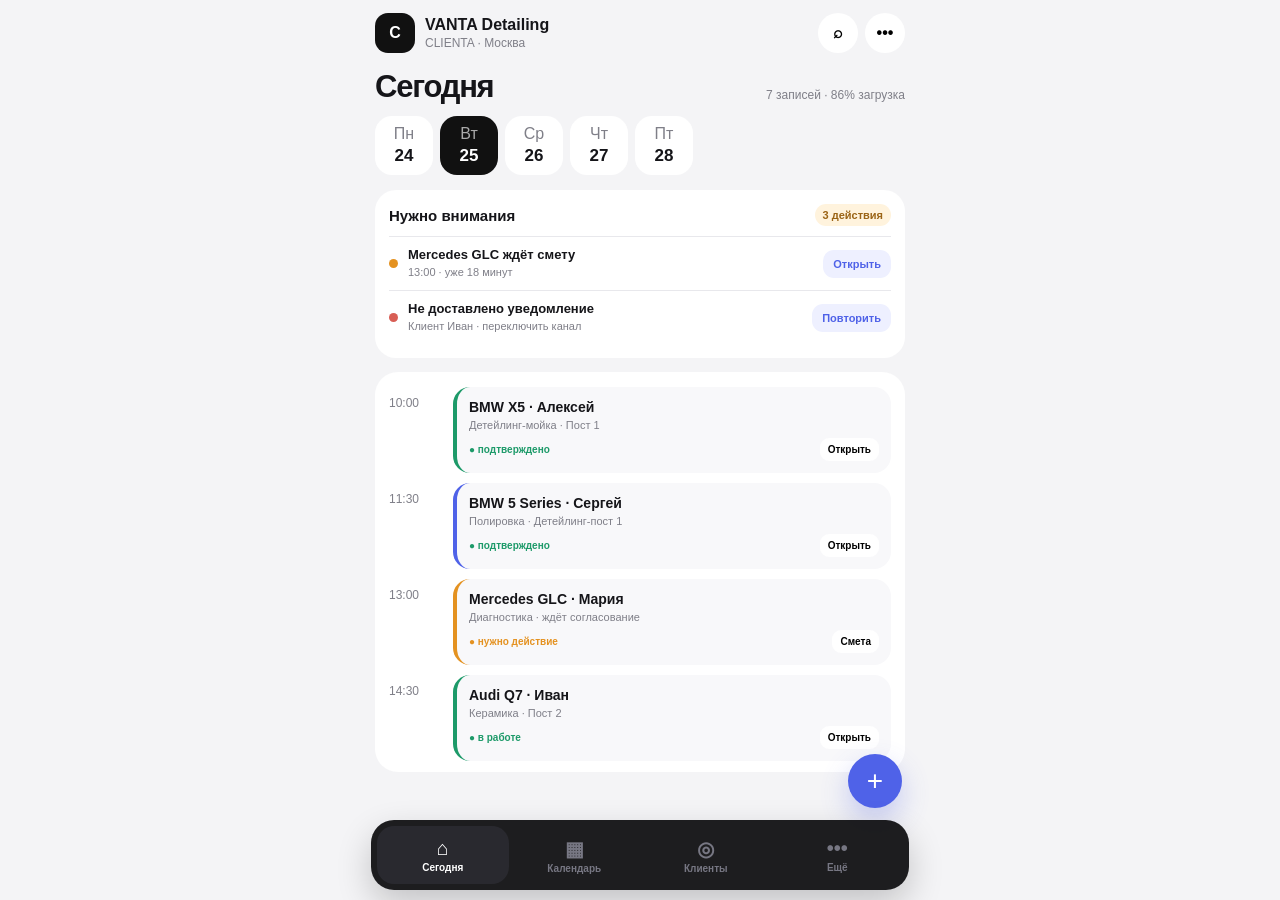
==== commit 01dff764: "Rebuild CLIENTA CRM around schedule, action queue and reliable booking" ====
--- a/clienta-admin-demo/index.html
+++ b/clienta-admin-demo/index.html
@@ -1 +1 @@
-<!doctype html><html lang="ru"><head><meta charset="utf-8"><meta name="viewport" content="width=device-width,initial-scale=1,viewport-fit=cover,user-scalable=no"><meta name="theme-color" content="#f5f5f7"><title>CLIENTA</title><style>:root{--bg:#f5f5f7;--card:#fff;--text:#111114;--muted:#7c7c86;--line:#e8e8ed;--accent:#5b5cf0;--soft:#eeeeff;--green:#22a06b;--orange:#e58b22}*{box-sizing:border-box;-webkit-tap-highlight-color:transparent}html,body{margin:0;min-height:100%;background:var(--bg);color:var(--text);font-family:-apple-system,BlinkMacSystemFont,"SF Pro Text","Inter",sans-serif}button{font:inherit}.app{max-width:520px;margin:auto;padding:calc(16px + env(safe-area-inset-top)) 18px calc(96px + env(safe-area-inset-bottom))}.header{display:flex;align-items:center;margin-bottom:24px}.avatar{width:44px;height:44px;border-radius:15px;background:#111;color:white;display:grid;place-items:center;font-weight:800}.hello{margin-left:12px}.hello small{display:block;color:var(--muted);font-size:13px}.hello b{font-size:17px}.icon{margin-left:auto;width:42px;height:42px;border:0;border-radius:50%;background:white;font-size:19px}.title{font-size:34px;line-height:1.05;letter-spacing:-.045em;margin:0 0 18px}.date{display:flex;gap:8px;overflow:auto;margin:0 -18px 22px;padding:0 18px;scrollbar-width:none}.day{min-width:58px;padding:10px 7px;border:0;border-radius:18px;background:white;text-align:center;color:var(--muted)}.day b{display:block;font-size:18px;color:var(--text);margin-top:4px}.day.on{background:#111;color:#aaa}.day.on b{color:white}.stats{display:grid;grid-template-columns:1.25fr .75fr;gap:10px;margin-bottom:24px}.stat{background:var(--card);border-radius:24px;padding:18px}.stat.primary{background:#111;color:white}.stat small{color:var(--muted)}.stat.primary small{color:#aaa}.big{font-size:34px;font-weight:800;letter-spacing:-.04em;margin-top:18px}.sectionHead{display:flex;align-items:center;margin:0 0 10px}.sectionHead h2{font-size:21px;margin:0}.sectionHead button{margin-left:auto;border:0;background:none;color:var(--accent);font-weight:700}.visit{background:white;border-radius:22px;padding:15px;margin-bottom:9px;display:flex;gap:13px;align-items:center}.time{width:50px;font-weight:800;font-size:16px}.info{flex:1;min-width:0}.info b{display:block;font-size:15px;white-space:nowrap;overflow:hidden;text-overflow:ellipsis}.info span{display:block;color:var(--muted);font-size:13px;margin-top:4px}.badge{width:9px;height:9px;border-radius:50%;background:var(--green)}.badge.wait{background:var(--orange)}.view{display:none}.view.on{display:block}.search{width:100%;border:0;background:white;border-radius:16px;padding:14px 15px;font-size:16px;margin-bottom:12px;outline:none}.order{background:white;border-radius:20px;padding:16px;margin-bottom:9px}.orderTop{display:flex;justify-content:space-between;gap:10px}.order p{color:var(--muted);font-size:13px;margin:7px 0 13px}.price{font-weight:800}.action{border:0;border-radius:13px;background:#111;color:white;padding:10px 13px;font-weight:700}.action.alt{background:var(--soft);color:var(--accent)}.growth{background:linear-gradient(145deg,#5b5cf0,#8585ff);color:white;border-radius:26px;padding:20px;margin-bottom:12px}.growth .big{font-size:42px}.growth small{color:#ddddff}.moduleGrid{display:grid;grid-template-columns:1fr 1fr;gap:9px}.module{background:white;border-radius:20px;padding:17px;min-height:112px}.module i{font-style:normal;font-size:23px}.module b{display:block;margin-top:15px}.module span{color:var(--muted);font-size:12px}.nav{position:fixed;left:50%;bottom:calc(10px + env(safe-area-inset-bottom));transform:translateX(-50%);width:min(calc(100% - 24px),496px);height:70px;background:#111114f2;border-radius:23px;display:grid;grid-template-columns:repeat(4,1fr);padding:6px;z-index:30;box-shadow:0 14px 35px #0003}.nav button{border:0;background:transparent;color:#777783;border-radius:17px;font-size:11px;font-weight:700}.nav button span{display:block;font-size:21px;margin-bottom:2px;filter:grayscale(1)}.nav button.on{background:#29292f;color:white}.sheet{position:fixed;inset:0;background:#0006;display:none;align-items:flex-end;z-index:50}.sheet.on{display:flex}.panel{width:min(100%,520px);margin:auto;background:#f5f5f7;border-radius:30px 30px 0 0;padding:12px 18px calc(28px + env(safe-area-inset-bottom))}.handle{width:40px;height:5px;background:#d2d2d7;border-radius:9px;margin:0 auto 20px}.panel h2{font-size:26px;margin:0 0 16px}.field{background:white;border-radius:17px;padding:14px;margin-bottom:8px}.field small{display:block;color:var(--muted);margin-bottom:4px}.toast{position:fixed;top:calc(14px + env(safe-area-inset-top));left:50%;transform:translate(-50%,-20px);opacity:0;background:#111;color:white;padding:11px 16px;border-radius:99px;font-size:13px;font-weight:700;transition:.2s;z-index:80}.toast.on{opacity:1;transform:translate(-50%,0)}</style></head><body><main class="app"><section id="home" class="view on"><header class="header"><div class="avatar">C</div><div class="hello"><small>Доброе утро</small><b>CLIENTA Studio</b></div><button class="icon">•••</button></header><h1 class="title">Сегодня<br>7 записей</h1><div class="date"><button class="day"><span>Пн</span><b>24</b></button><button class="day on"><span>Вт</span><b>25</b></button><button class="day"><span>Ср</span><b>26</b></button><button class="day"><span>Чт</span><b>27</b></button><button class="day"><span>Пт</span><b>28</b></button></div><div class="stats"><div class="stat primary"><small>Загрузка сегодня</small><div class="big">86%</div></div><div class="stat"><small>Нужно внимания</small><div class="big">3</div></div></div><div class="sectionHead"><h2>Ближайшие</h2><button onclick="go('orders',document.querySelectorAll('.nav button')[1])">Все</button></div><div class="visit" onclick="card('BMW 5 Series','Полировка кузова','11:30','15 000 ₽')"><div class="time">11:30</div><div class="info"><b>BMW 5 Series</b><span>Полировка · Алексей</span></div><i class="badge"></i></div><div class="visit" onclick="card('Mercedes GLC','Диагностика','13:00','8 500 ₽')"><div class="time">13:00</div><div class="info"><b>Mercedes GLC</b><span>Диагностика · Мария</span></div><i class="badge wait"></i></div><div class="visit" onclick="card('Audi Q7','Керамическое покрытие','14:30','12 000 ₽')"><div class="time">14:30</div><div class="info"><b>Audi Q7</b><span>Керамика · Иван</span></div><i class="badge"></i></div></section><section id="orders" class="view"><header class="header"><div class="hello" style="margin:0"><small>Работа</small><b>Заказы</b></div></header><h1 class="title">Все заказы</h1><input class="search" placeholder="Поиск клиента или авто"><div class="order"><div class="orderTop"><b>#1042 · BMW 5</b><span class="price">15 000 ₽</span></div><p>Полировка кузова · сегодня, 11:30</p><button class="action" onclick="toast('Заказ переведён в работу')">В работу</button> <button class="action alt" onclick="card('BMW 5 Series','Полировка кузова','11:30','15 000 ₽')">Карточка</button></div><div class="order"><div class="orderTop"><b>#1041 · Mercedes GLC</b><span class="price">8 500 ₽</span></div><p>Диагностика · ждём согласование</p><button class="action" onclick="toast('Напоминание отправлено')">Напомнить</button> <button class="action alt" onclick="card('Mercedes GLC','Диагностика','13:00','8 500 ₽')">Смета</button></div></section><section id="growth" class="view"><header class="header"><div class="hello" style="margin:0"><small>Автоматизация</small><b>Growth</b></div></header><h1 class="title">Возвращай<br>клиентов</h1><div class="growth"><small>Готовы к повторному визиту</small><div class="big">31</div><p>CLIENTA нашла клиентов, которым пора предложить следующую услугу.</p><button class="action" style="background:white;color:#111" onclick="toast('Демо-кампания создана')">Запустить кампанию</button></div><div class="order"><b>Алексей · BMW 5</b><p>92 дня после полировки · пора на уход за покрытием</p><button class="action alt" onclick="toast('Предложение подготовлено')">Подготовить предложение</button></div></section><section id="modules" class="view"><header class="header"><div class="hello" style="margin:0"><small>Система</small><b>Модули</b></div></header><h1 class="title">Собрано под<br>твой бизнес</h1><div class="moduleGrid"><div class="module"><i>◷</i><b>Запись</b><span>слоты и ресурсы</span></div><div class="module"><i>◎</i><b>CRM</b><span>клиенты и история</span></div><div class="module"><i>↗</i><b>Growth</b><span>повторные визиты</span></div><div class="module"><i>✓</i><b>Сметы</b><span>согласование работ</span></div><div class="module"><i>⌁</i><b>Waitlist</b><span>свободные окна</span></div><div class="module"><i>◇</i><b>CLIENTA ID</b><span>единый профиль</span></div></div></section></main><nav class="nav"><button class="on" onclick="go('home',this)"><span>⌂</span>Сегодня</button><button onclick="go('orders',this)"><span>▤</span>Заказы</button><button onclick="go('growth',this)"><span>↗</span>Growth</button><button onclick="go('modules',this)"><span>◫</span>Модули</button></nav><div id="sheet" class="sheet" onclick="if(event.target===this)closeCard()"><div class="panel"><div class="handle"></div><h2 id="ct">Заказ</h2><div class="field"><small>Услуга</small><b id="cs"></b></div><div class="field"><small>Время</small><b id="ctime"></b></div><div class="field"><small>Стоимость</small><b id="cp"></b></div><button class="action" style="width:100%;margin-top:8px;height:48px" onclick="toast('Статус обновлён');closeCard()">Следующий статус</button></div></div><div id="toast" class="toast"></div><script>function go(id,b){document.querySelectorAll('.view').forEach(x=>x.classList.remove('on'));document.getElementById(id).classList.add('on');document.querySelectorAll('.nav button').forEach(x=>x.classList.remove('on'));b.classList.add('on');scrollTo(0,0)}function card(t,s,time,p){ct.textContent=t;cs.textContent=s;ctime.textContent=time;cp.textContent=p;sheet.classList.add('on')}function closeCard(){sheet.classList.remove('on')}function toast(t){const x=document.getElementById('toast');x.textContent=t;x.classList.add('on');setTimeout(()=>x.classList.remove('on'),1400)}</script></body></html>+<!doctype html><html lang="ru"><head><meta charset="utf-8"><meta name="viewport" content="width=device-width,initial-scale=1,viewport-fit=cover,user-scalable=no"><meta name="theme-color" content="#f4f4f6"><title>CLIENTA CRM</title><style>:root{--bg:#f4f4f6;--card:#fff;--text:#151519;--muted:#7f7f88;--line:#e8e8ec;--accent:#4f62e8;--green:#1d9a69;--orange:#e49221;--red:#d85e55;--soft:#eef0ff}*{box-sizing:border-box;-webkit-tap-highlight-color:transparent}html,body{margin:0;min-height:100%;background:var(--bg);color:var(--text);font-family:-apple-system,BlinkMacSystemFont,"SF Pro Text","Inter",sans-serif}button,input{font:inherit}.app{max-width:560px;margin:auto;padding:calc(13px + env(safe-area-inset-top)) 15px calc(102px + env(safe-area-inset-bottom))}.view{display:none}.view.on{display:block}.top{display:flex;align-items:center;margin-bottom:18px}.branch{display:flex;align-items:center;gap:10px}.logo{width:40px;height:40px;border-radius:13px;background:#111;color:#fff;display:grid;place-items:center;font-weight:850}.branch b{display:block;font-size:16px}.branch span{display:block;color:var(--muted);font-size:12px;margin-top:2px}.topActions{margin-left:auto;display:flex;gap:7px}.circle{width:40px;height:40px;border:0;border-radius:50%;background:#fff;font-weight:800}.titleRow{display:flex;align-items:end;margin-bottom:14px}.titleRow h1{font-size:31px;line-height:1;letter-spacing:-.04em;margin:0}.titleRow span{margin-left:auto;color:var(--muted);font-size:12px}.dates{display:flex;gap:7px;overflow:auto;margin:0 -15px 15px;padding:0 15px;scrollbar-width:none}.date{min-width:58px;border:0;border-radius:17px;background:#fff;padding:9px 7px;color:var(--muted)}.date b{display:block;color:var(--text);font-size:17px;margin-top:3px}.date.on{background:#111;color:#aaa}.date.on b{color:#fff}.attention{background:#fff;border-radius:21px;padding:14px;margin-bottom:14px}.attHead{display:flex;align-items:center;margin-bottom:10px}.attHead b{font-size:15px}.attHead span{margin-left:auto;background:#fff3dd;color:#9b6416;padding:5px 8px;border-radius:99px;font-size:11px;font-weight:750}.attItem{display:flex;align-items:center;padding:10px 0;border-top:1px solid var(--line)}.dot{width:9px;height:9px;border-radius:50%;margin-right:10px;background:var(--orange)}.dot.red{background:var(--red)}.attItem div{flex:1}.attItem b{font-size:13px;display:block}.attItem span{font-size:11px;color:var(--muted)}.miniBtn{border:0;background:var(--soft);color:var(--accent);border-radius:11px;padding:8px 10px;font-size:11px;font-weight:750}.schedule{background:#fff;border-radius:23px;padding:10px 14px 6px}.slotRow{display:grid;grid-template-columns:54px 1fr;gap:10px;min-height:74px}.time{padding-top:14px;color:var(--muted);font-size:12px}.visit{margin:5px 0;background:#f8f8fa;border-radius:17px;padding:12px;border-left:4px solid var(--accent)}.visit.green{border-left-color:var(--green)}.visit.orange{border-left-color:var(--orange)}.visit b{display:block;font-size:14px}.visit span{display:block;color:var(--muted);font-size:11px;margin-top:4px}.visitMeta{display:flex;align-items:center;margin-top:7px}.state{font-size:10px;font-weight:750;color:var(--green)}.state.wait{color:var(--orange)}.visitMeta button{margin-left:auto;border:0;background:white;border-radius:9px;padding:6px 8px;font-size:10px;font-weight:700}.search{width:100%;height:48px;border:0;background:#fff;border-radius:15px;padding:0 14px;font-size:15px;outline:none;margin-bottom:10px}.client{background:#fff;border-radius:19px;padding:14px;margin-bottom:8px}.clientTop{display:flex;align-items:center}.avatar{width:38px;height:38px;border-radius:13px;background:#efeff2;display:grid;place-items:center;font-weight:800}.clientInfo{margin-left:10px;flex:1}.clientInfo b{display:block;font-size:14px}.clientInfo span{display:block;color:var(--muted);font-size:11px;margin-top:3px}.money{font-weight:800;font-size:13px}.groupCard,.systemCard{background:#fff;border-radius:21px;padding:15px;margin-bottom:9px}.groupCard h3,.systemCard h3{margin:0 0 5px;font-size:18px}.groupCard p,.systemCard p{margin:0;color:var(--muted);font-size:12px;line-height:1.45}.groupStat{display:flex;gap:8px;margin-top:12px}.pill{background:#f3f3f6;border-radius:12px;padding:9px 10px;font-size:11px}.pill b{display:block;font-size:15px;margin-bottom:2px}.systemRow{display:flex;align-items:center;padding:11px 0;border-top:1px solid var(--line)}.systemRow:first-of-type{border-top:0}.systemRow div{flex:1}.systemRow b{display:block;font-size:13px}.systemRow span{display:block;color:var(--muted);font-size:11px;margin-top:2px}.ok{color:var(--green);font-size:11px;font-weight:750}.warn{color:var(--orange);font-size:11px;font-weight:750}.nav{position:fixed;left:50%;bottom:calc(10px + env(safe-area-inset-bottom));transform:translateX(-50%);width:min(calc(100% - 22px),538px);height:70px;background:#111114f2;border-radius:23px;display:grid;grid-template-columns:repeat(4,1fr);padding:6px;z-index:30;box-shadow:0 14px 35px #0003}.nav button{border:0;background:transparent;color:#777783;border-radius:17px;font-size:10px;font-weight:700}.nav button span{display:block;font-size:20px;margin-bottom:2px}.nav button.on{background:#29292f;color:white}.fab{position:fixed;right:max(18px,calc((100vw - 560px)/2 + 18px));bottom:calc(92px + env(safe-area-inset-bottom));width:54px;height:54px;border:0;border-radius:50%;background:var(--accent);color:white;font-size:28px;box-shadow:0 12px 28px #4f62e84a;z-index:25}.sheet{position:fixed;inset:0;background:#0006;display:none;align-items:flex-end;z-index:50}.sheet.on{display:flex}.panel{width:min(100%,560px);margin:auto;background:var(--bg);border-radius:29px 29px 0 0;padding:12px 15px calc(25px + env(safe-area-inset-bottom));max-height:88vh;overflow:auto}.handle{width:40px;height:5px;background:#d0d0d5;border-radius:99px;margin:0 auto 18px}.panel h2{font-size:25px;margin:0 0 14px}.field{background:#fff;border-radius:16px;padding:13px;margin-bottom:8px}.field small{display:block;color:var(--muted);font-size:11px;margin-bottom:4px}.rowBtns{display:grid;grid-template-columns:1fr 1fr;gap:8px;margin-top:10px}.btn{height:47px;border:0;border-radius:14px;background:#111;color:#fff;font-weight:750}.btn.alt{background:#fff;color:#111}.repeat{display:flex;align-items:center;background:#fff;border-radius:16px;padding:13px;margin-top:8px}.repeat div{flex:1}.repeat b{font-size:13px}.repeat span{display:block;color:var(--muted);font-size:11px;margin-top:2px}.switch{width:44px;height:27px;border-radius:99px;background:#d8d8dc;position:relative}.switch:after{content:"";position:absolute;width:23px;height:23px;border-radius:50%;background:#fff;top:2px;left:2px;box-shadow:0 1px 3px #0003}.switch.on{background:var(--accent)}.switch.on:after{left:19px}.toast{position:fixed;top:calc(12px + env(safe-area-inset-top));left:50%;transform:translate(-50%,-15px);opacity:0;background:#111;color:#fff;padding:11px 15px;border-radius:99px;font-size:12px;font-weight:700;transition:.2s;z-index:80;white-space:nowrap}.toast.on{opacity:1;transform:translate(-50%,0)}</style></head><body><main class="app"><section id="today" class="view on"><header class="top"><div class="branch"><div class="logo">C</div><div><b>VANTA Detailing</b><span>CLIENTA · Москва</span></div></div><div class="topActions"><button class="circle" onclick="toast('Поиск открыт')">⌕</button><button class="circle" onclick="go('system',document.querySelectorAll('.nav button')[3])">•••</button></div></header><div class="titleRow"><h1>Сегодня</h1><span>7 записей · 86% загрузка</span></div><div class="dates"><button class="date"><span>Пн</span><b>24</b></button><button class="date on"><span>Вт</span><b>25</b></button><button class="date"><span>Ср</span><b>26</b></button><button class="date"><span>Чт</span><b>27</b></button><button class="date"><span>Пт</span><b>28</b></button></div><div class="attention"><div class="attHead"><b>Нужно внимания</b><span>3 действия</span></div><div class="attItem"><i class="dot"></i><div><b>Mercedes GLC ждёт смету</b><span>13:00 · уже 18 минут</span></div><button class="miniBtn" onclick="toast('Смета открыта')">Открыть</button></div><div class="attItem"><i class="dot red"></i><div><b>Не доставлено уведомление</b><span>Клиент Иван · переключить канал</span></div><button class="miniBtn" onclick="toast('Отправлено через резервный канал')">Повторить</button></div></div><div class="schedule"><div class="slotRow"><div class="time">10:00</div><div class="visit green" onclick="openBooking('BMW X5','Детейлинг-мойка','10:00','3 500 ₽')"><b>BMW X5 · Алексей</b><span>Детейлинг-мойка · Пост 1</span><div class="visitMeta"><div class="state">● подтверждено</div><button>Открыть</button></div></div></div><div class="slotRow"><div class="time">11:30</div><div class="visit" onclick="openBooking('BMW 5 Series','Полировка кузова','11:30','15 000 ₽')"><b>BMW 5 Series · Сергей</b><span>Полировка · Детейлинг-пост 1</span><div class="visitMeta"><div class="state">● подтверждено</div><button>Открыть</button></div></div></div><div class="slotRow"><div class="time">13:00</div><div class="visit orange" onclick="openBooking('Mercedes GLC','Диагностика','13:00','8 500 ₽')"><b>Mercedes GLC · Мария</b><span>Диагностика · ждёт согласование</span><div class="visitMeta"><div class="state wait">● нужно действие</div><button>Смета</button></div></div></div><div class="slotRow"><div class="time">14:30</div><div class="visit green" onclick="openBooking('Audi Q7','Керамическое покрытие','14:30','12 000 ₽')"><b>Audi Q7 · Иван</b><span>Керамика · Пост 2</span><div class="visitMeta"><div class="state">● в работе</div><button>Открыть</button></div></div></div></div></section><section id="calendar" class="view"><header class="top"><div class="branch"><div><b>Расписание</b><span>День · все ресурсы</span></div></div></header><div class="titleRow"><h1>Календарь</h1><span>конфликты: 0</span></div><div class="groupCard"><h3>Групповое событие · 18:00</h3><p>Мастер-класс по уходу за кузовом. Новые записи видны сразу, уведомления включены.</p><div class="groupStat"><div class="pill"><b>8 / 12</b>мест занято</div><div class="pill"><b>2</b>новых сегодня</div></div></div><div class="systemCard"><h3>Защита от накладок</h3><p>CLIENTA проверяет сотрудника, ресурс и длительность услуги до фиксации слота.</p><div class="systemRow"><div><b>Детейлинг-пост 1</b><span>92% загрузка</span></div><span class="ok">без конфликтов</span></div><div class="systemRow"><div><b>Моечный пост 1</b><span>71% загрузка</span></div><span class="ok">без конфликтов</span></div></div></section><section id="clients" class="view"><header class="top"><div class="branch"><div><b>Клиенты</b><span>единая база</span></div></div></header><div class="titleRow"><h1>Клиенты</h1><span>1 248</span></div><input class="search" placeholder="Имя, телефон, авто"><div class="client"><div class="clientTop"><div class="avatar">А</div><div class="clientInfo"><b>Алексей Смирнов</b><span>BMW 5 · 8 визитов · следующий через 28 дней</span></div><div class="money">83 500 ₽</div></div></div><div class="client"><div class="clientTop"><div class="avatar">М</div><div class="clientInfo"><b>Мария Иванова</b><span>Mercedes GLC · 4 визита · есть рекомендация</span></div><div class="money">41 000 ₽</div></div></div><div class="systemCard"><h3>Повторяющиеся визиты</h3><p>Для постоянного клиента можно создать серию записей сразу, без ручного копирования каждой даты.</p><button class="btn" style="width:100%;margin-top:12px" onclick="toast('Серия из 8 визитов подготовлена')">Создать серию визитов</button></div></section><section id="system" class="view"><header class="top"><div class="branch"><div><b>Система</b><span>статус CLIENTA</span></div></div></header><div class="titleRow"><h1>Контроль</h1><span>всё работает</span></div><div class="systemCard"><h3>Уведомления</h3><p>Если основной канал не доставил сообщение, система показывает ошибку и позволяет переключиться на резервный.</p><div class="systemRow"><div><b>MAX</b><span>основной канал</span></div><span class="ok">подключён</span></div><div class="systemRow"><div><b>Telegram</b><span>резервный канал</span></div><span class="ok">подключён</span></div><div class="systemRow"><div><b>SMS</b><span>fallback</span></div><span class="ok">готов</span></div></div><div class="systemCard"><h3>Надёжность расписания</h3><div class="systemRow"><div><b>Последняя синхронизация</b><span>только что</span></div><span class="ok">актуально</span></div><div class="systemRow"><div><b>Двойные бронирования</b><span>за сегодня</span></div><span class="ok">0</span></div><div class="systemRow"><div><b>Необработанные ошибки</b><span>за сегодня</span></div><span class="ok">0</span></div></div><div class="systemCard"><h3>Что это за демо</h3><p>Интерфейс интерактивный, но цифры тестовые. Production-версия подключается к реальному расписанию, CRM и каналам уведомлений.</p></div></section></main><button class="fab" onclick="newBooking()">+</button><nav class="nav"><button class="on" onclick="go('today',this)"><span>⌂</span>Сегодня</button><button onclick="go('calendar',this)"><span>▦</span>Календарь</button><button onclick="go('clients',this)"><span>◎</span>Клиенты</button><button onclick="go('system',this)"><span>•••</span>Ещё</button></nav><section id="sheet" class="sheet" onclick="if(event.target===this)closeSheet()"><div class="panel"><div class="handle"></div><h2 id="bt">Новая запись</h2><div class="field"><small>Клиент / автомобиль</small><b id="bc">Новый клиент</b></div><div class="field"><small>Услуга</small><b id="bs">Выберите услугу</b></div><div class="field"><small>Время</small><b id="btime">Сегодня · 16:30</b></div><div class="field"><small>Стоимость</small><b id="bp">—</b></div><div class="repeat" onclick="this.querySelector('.switch').classList.toggle('on')"><div><b>Повторяющаяся запись</b><span>создать серию визитов одной кнопкой</span></div><i class="switch"></i></div><div class="rowBtns"><button class="btn alt" onclick="closeSheet()">Закрыть</button><button class="btn" onclick="toast('Запись сохранена без конфликта');closeSheet()">Сохранить</button></div></div></section><div id="toast" class="toast"></div><script>function go(id,b){document.querySelectorAll('.view').forEach(x=>x.classList.remove('on'));document.getElementById(id).classList.add('on');document.querySelectorAll('.nav button').forEach(x=>x.classList.remove('on'));b.classList.add('on');scrollTo(0,0)}function openBooking(c,s,t,p){bt.textContent='Запись';bc.textContent=c;bs.textContent=s;btime.textContent='Сегодня · '+t;bp.textContent=p;sheet.classList.add('on')}function newBooking(){bt.textContent='Новая запись';bc.textContent='Новый клиент';bs.textContent='Детейлинг-мойка';btime.textContent='Сегодня · 16:30';bp.textContent='3 500 ₽';sheet.classList.add('on')}function closeSheet(){sheet.classList.remove('on')}function toast(t){const x=document.getElementById('toast');x.textContent=t;x.classList.add('on');setTimeout(()=>x.classList.remove('on'),1500)}</script></body></html>
